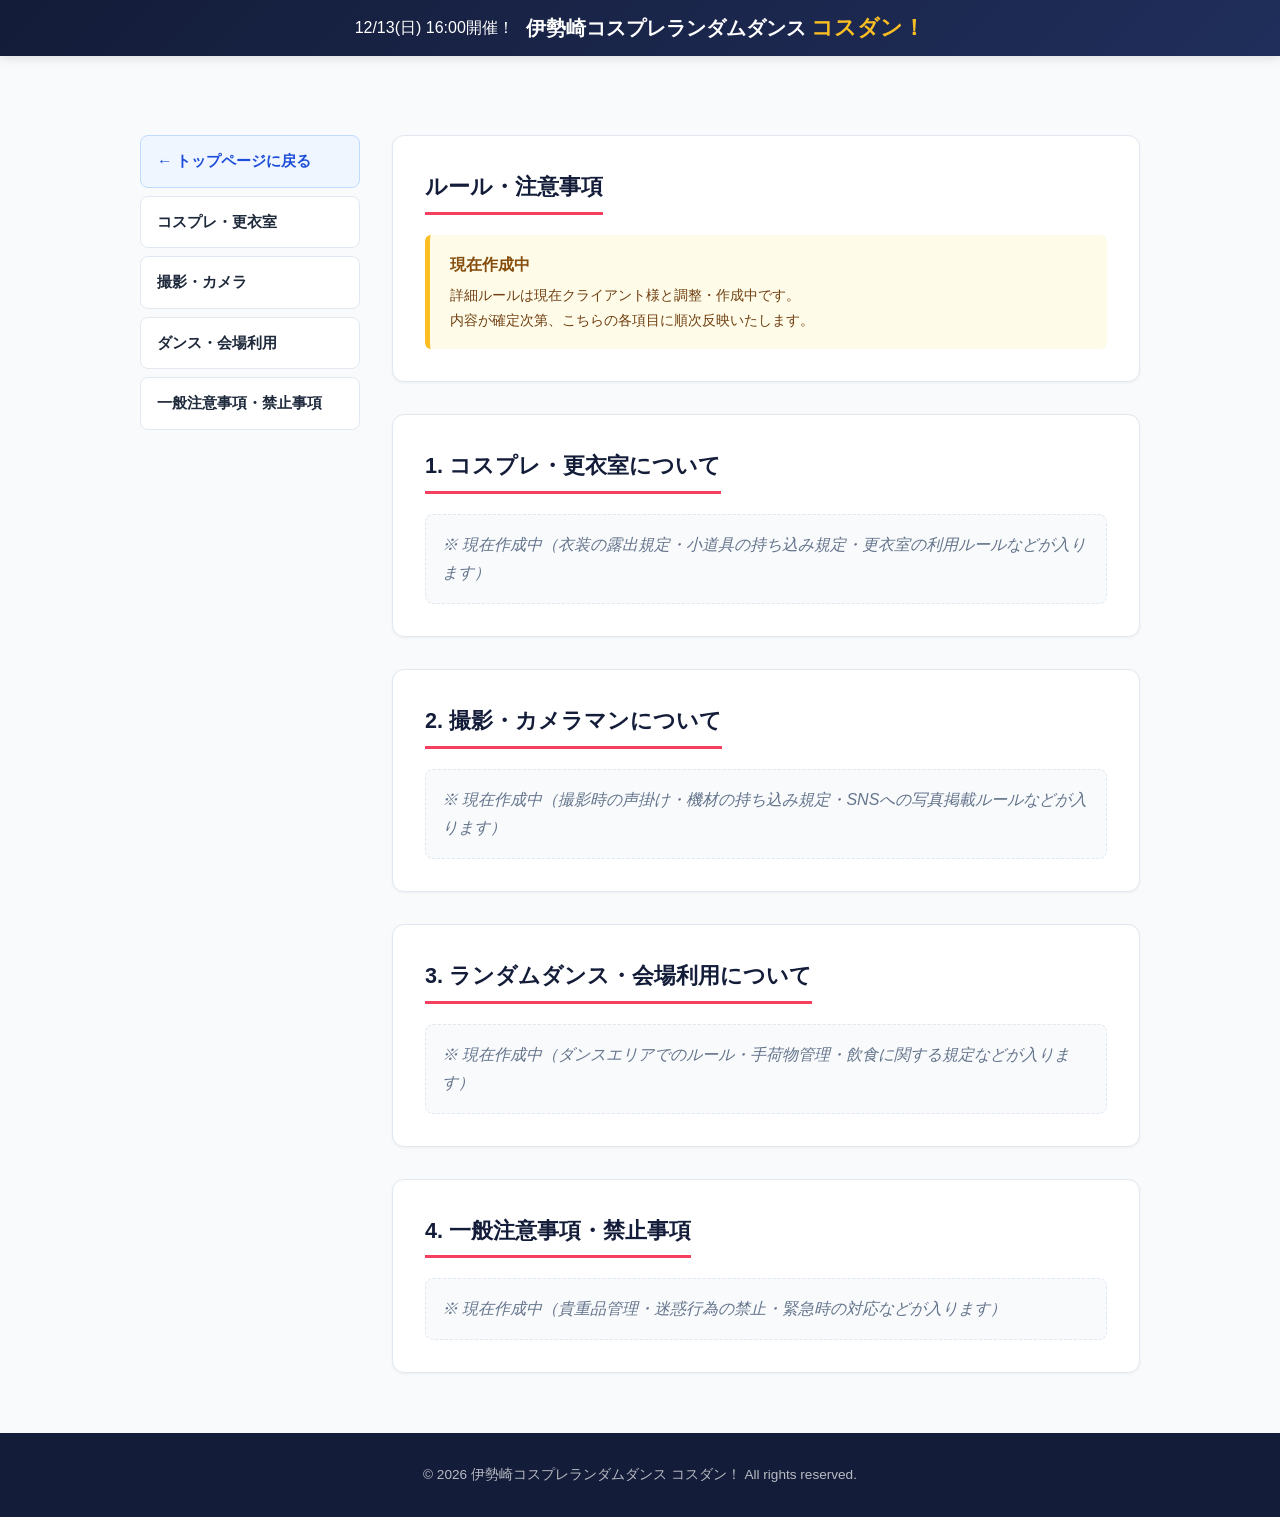
==== rules.html @ 7764b0ca "initial commit" ====
<!DOCTYPE html>
<html lang="ja">

<head>
  <meta charset="UTF-8">
  <meta name="viewport" content="width=device-width, initial-scale=1.0">
  <title>ルール・注意事項 ｜ 伊勢崎コスプレランダムダンス コスダン！</title>
  <meta name="description" content="伊勢崎コスプレランダムダンス「コスダン！」の参加ルール・注意事項ページです。">
  <link rel="stylesheet" href="css/style.css">
</head>

<body>
  <header>
    <div class="header-inner">
      <span class="badge-accent">12/13(日) 16:00開催！</span>
      <h1>伊勢崎コスプレランダムダンス <span class="title-highlight">コスダン！</span></h1>
    </div>
  </header>

  <div class="layout-container">
    <aside class="sidebar">
      <nav class="side-nav">
        <ul>
          <li><a href="index.html" class="nav-back">&larr; トップページに戻る</a></li>
          <li><a href="#cosplay">コスプレ・更衣室</a></li>
          <li><a href="#camera">撮影・カメラ</a></li>
          <li><a href="#dance">ダンス・会場利用</a></li>
          <li><a href="#general">一般注意事項・禁止事項</a></li>
        </ul>
      </nav>
    </aside>

    <main>
      <section>
        <h2>ルール・注意事項</h2>
        <div class="notice-box">
          <p class="notice-title">現在作成中</p>
          <p class="notice-desc">
            詳細ルールは現在クライアント様と調整・作成中です。<br>
            内容が確定次第、こちらの各項目に順次反映いたします。
          </p>
        </div>
      </section>

      <!-- 1. コスプレ・更衣室ルール枠 -->
      <section id="cosplay">
        <h2>1. コスプレ・更衣室について</h2>
        <p class="rule-placeholder">※ 現在作成中（衣装の露出規定・小道具の持ち込み規定・更衣室の利用ルールなどが入ります）</p>
      </section>

      <!-- 2. 撮影・カメラマンルール枠 -->
      <section id="camera">
        <h2>2. 撮影・カメラマンについて</h2>
        <p class="rule-placeholder">※ 現在作成中（撮影時の声掛け・機材の持ち込み規定・SNSへの写真掲載ルールなどが入ります）</p>
      </section>

      <!-- 3. ダンス・会場利用ルール枠 -->
      <section id="dance">
        <h2>3. ランダムダンス・会場利用について</h2>
        <p class="rule-placeholder">※ 現在作成中（ダンスエリアでのルール・手荷物管理・飲食に関する規定などが入ります）</p>
      </section>

      <!-- 4. 一般注意事項・禁止事項枠 -->
      <section id="general">
        <h2>4. 一般注意事項・禁止事項</h2>
        <p class="rule-placeholder">※ 現在作成中（貴重品管理・迷惑行為の禁止・緊急時の対応などが入ります）</p>
      </section>
    </main>
  </div>

  <footer>
    <p>&copy; 2026 伊勢崎コスプレランダムダンス コスダン！ All rights reserved.</p>
  </footer>
</body>

</html>
---- css/style.css ----
@charset "UTF-8";

/* --- カラー & 基本変数 --- */
:root {
  --navy: #131c38;
  --pink: #f43f5e;
  --pink-hover: #e11d48;
  --yellow: #fbbf24;
  --text: #1e293b;
  --muted: #64748b;
  --bg: #f8fafc;
  --card: #ffffff;
  --border: #e2e8f0;
}

/* --- ベースリセット --- */
*, *::before, *::after { box-sizing: border-box; margin: 0; padding: 0; }
html { scroll-behavior: smooth; scroll-padding-top: 80px; }
body {
  font-family: -apple-system, BlinkMacSystemFont, "Segoe UI", Roboto, "Hiragino Sans", sans-serif;
  color: var(--text);
  background: var(--bg);
  line-height: 1.75;
  padding-top: 95px;
}

/* --- 固定ヘッダー（シンプル固定） --- */
header {
  position: fixed;
  top: 0; left: 0; width: 100%;
  z-index: 1000;
  background: linear-gradient(135deg, var(--navy), #202e5b);
  color: #fff;
  text-align: center;
  padding: 14px 20px;
  box-shadow: 0 2px 10px rgba(0, 0, 0, 0.12);
}
.header-inner {
  display: flex;
  justify-content: center;
  align-items: center;
  gap: 12px;
}
header h1 {
  font-size: 1.25rem;
  font-weight: 800;
  line-height: 1.3;
}
.title-highlight {
  color: var(--yellow);
  font-size: 1.35rem;
}

/* --- レイアウト（2カラム） --- */
.layout-container {
  max-width: 1040px;
  margin: 40px auto;
  padding: 0 20px;
  display: flex;
  gap: 32px;
  align-items: flex-start;
}
.sidebar { width: 220px; flex-shrink: 0; position: sticky; top: 85px; }
.side-nav ul { list-style: none; display: flex; flex-direction: column; gap: 8px; }
.side-nav a {
  display: block;
  padding: 12px 16px;
  color: var(--text);
  text-decoration: none;
  font-weight: bold;
  font-size: 0.95rem;
  background: var(--card);
  border: 1px solid var(--border);
  border-radius: 8px;
  transition: all 0.2s ease;
}
.side-nav a:hover { background: var(--navy); color: #fff; border-color: var(--navy); transform: translateX(4px); }
.side-nav a.nav-cta { background: #fff1f2; border-color: #fecdd3; color: var(--pink-hover); }
.side-nav a.nav-cta:hover { background: var(--pink); color: #fff; }
.side-nav a.nav-back { background: #eff6ff; border-color: #bfdbfe; color: #1d4ed8; }
.side-nav a.nav-back:hover { background: #2563eb; border-color: #2563eb; color: #fff; }

/* --- メインコンテンツ --- */
main { flex: 1; min-width: 0; display: flex; flex-direction: column; gap: 32px; }
section {
  background: var(--card);
  padding: 32px;
  border-radius: 12px;
  border: 1px solid var(--border);
  box-shadow: 0 1px 3px rgba(0, 0, 0, 0.05);
}
section h2 {
  font-size: 1.35rem;
  color: var(--navy);
  margin-bottom: 20px;
  padding-bottom: 6px;
  border-bottom: 3px solid var(--pink);
  display: inline-block;
}

/* 日時・場所 */
.info-list { display: flex; flex-direction: column; gap: 12px; margin-bottom: 20px; }
.info-item {
  display: flex;
  align-items: baseline;
  gap: 14px;
  padding: 12px 16px;
  background: var(--bg);
  border-left: 4px solid var(--navy);
  border-radius: 6px;
}
.info-label {
  font-size: 0.85rem;
  font-weight: bold;
  background: #e2e8f0;
  padding: 2px 8px;
  border-radius: 4px;
  white-space: nowrap;
}

/* Googleマップ */
.map-container { width: 100%; border-radius: 10px; overflow: hidden; border: 1px solid var(--border); }
.map-container iframe { width: 100%; aspect-ratio: 16 / 9; min-height: 280px; display: block; }

/* 参加料カード */
.fee-grid { display: grid; grid-template-columns: repeat(auto-fit, minmax(220px, 1fr)); gap: 16px; margin-bottom: 14px; }
.fee-card { background: #fff5f6; border: 1.5px solid #fecdd3; border-radius: 12px; padding: 22px 20px; text-align: center; }
.fee-title { font-weight: bold; color: var(--navy); font-size: 1.1rem; }
.fee-price { font-size: 2.2rem; font-weight: 800; color: var(--pink); margin: 6px 0; }
.fee-price span { font-size: 0.95rem; font-weight: normal; margin-left: 2px; }
.fee-desc { font-size: 0.85rem; color: var(--muted); }

/* 駐車場（小さめの別枠） */
.fee-parking {
  display: flex;
  align-items: center;
  justify-content: space-between;
  background: var(--bg);
  border: 1px solid var(--border);
  border-radius: 8px;
  padding: 12px 18px;
}
.parking-info { display: flex; align-items: baseline; gap: 10px; }
.parking-label { font-weight: bold; font-size: 0.9rem; color: var(--navy); }
.parking-desc { font-size: 0.8rem; color: var(--muted); }
.parking-price { font-weight: 800; font-size: 1.25rem; color: var(--text); }
.parking-price span { font-size: 0.85rem; font-weight: normal; margin-left: 2px; }

/* スケジュール */
.schedule-timeline { list-style: none; display: flex; flex-direction: column; gap: 10px; }
.schedule-timeline li {
  display: flex;
  gap: 16px;
  padding: 12px 16px;
  background: var(--bg);
  border-left: 4px solid var(--navy);
  border-radius: 0 6px 6px 0;
}
.schedule-timeline .time { font-weight: 800; color: var(--pink); min-width: 50px; }

/* ルール告知 & 枠 */
.notice-box { background: #fefce8; border-left: 5px solid var(--yellow); border-radius: 6px; padding: 16px 20px; }
.notice-title { font-weight: bold; color: #854d0e; margin-bottom: 4px; }
.notice-desc { font-size: 0.9rem; color: #713f12; }
.rules-link-wrap { margin-top: 18px; }
.btn-sub {
  display: inline-block;
  padding: 10px 22px;
  background: var(--bg);
  border: 1.5px solid var(--border);
  color: var(--navy);
  text-decoration: none;
  font-weight: bold;
  font-size: 0.95rem;
  border-radius: 8px;
  transition: all 0.2s ease;
}
.btn-sub:hover {
  background: var(--navy);
  color: #fff;
  border-color: var(--navy);
}
.rule-placeholder {
  color: var(--muted);
  font-style: italic;
  background: var(--bg);
  padding: 16px;
  border-radius: 8px;
  border: 1px dashed var(--border);
}

/* 参加登録 (CTA) */
#registration { text-align: center; background: linear-gradient(135deg, #fff, #fff5f6); border: 2px solid #fecdd3; }
.btn-register {
  display: inline-block;
  margin-top: 16px;
  background: var(--pink);
  color: #fff;
  text-decoration: none;
  font-weight: bold;
  font-size: 1rem;
  padding: 14px 36px;
  border-radius: 9999px;
  box-shadow: 0 4px 12px rgba(244, 63, 94, 0.35);
  transition: all 0.2s ease;
}
.btn-register:hover { background: var(--pink-hover); transform: translateY(-2px); }

/* フッター */
footer {
  text-align: center;
  padding: 30px 20px;
  background: var(--navy);
  color: rgba(255, 255, 255, 0.7);
  font-size: 0.85rem;
  margin-top: 60px;
}

/* --- レスポンシブ（スマホ・タブレット） --- */
@media (max-width: 768px) {
  body { padding-top: 85px; }
  header { padding: 12px 14px; }
  header h1 { font-size: 1.05rem; line-height: 1.3; }
  .title-highlight { font-size: 1.15rem; }

  .layout-container { flex-direction: column; margin: 12px auto; gap: 16px; }
  .sidebar { width: 100%; position: static; }
  .side-nav ul { flex-direction: row; flex-wrap: wrap; gap: 6px; }
  .side-nav li { flex: 1 1 calc(50% - 4px); min-width: 120px; }
  .side-nav a { text-align: center; padding: 10px 8px; font-size: 0.85rem; }
  .side-nav a:hover { transform: none; }

  section { padding: 20px 16px; }
  .fee-parking { flex-direction: column; align-items: flex-start; gap: 4px; }
  .info-item { flex-direction: column; gap: 4px; }
  .btn-register { display: block; width: 100%; }
}
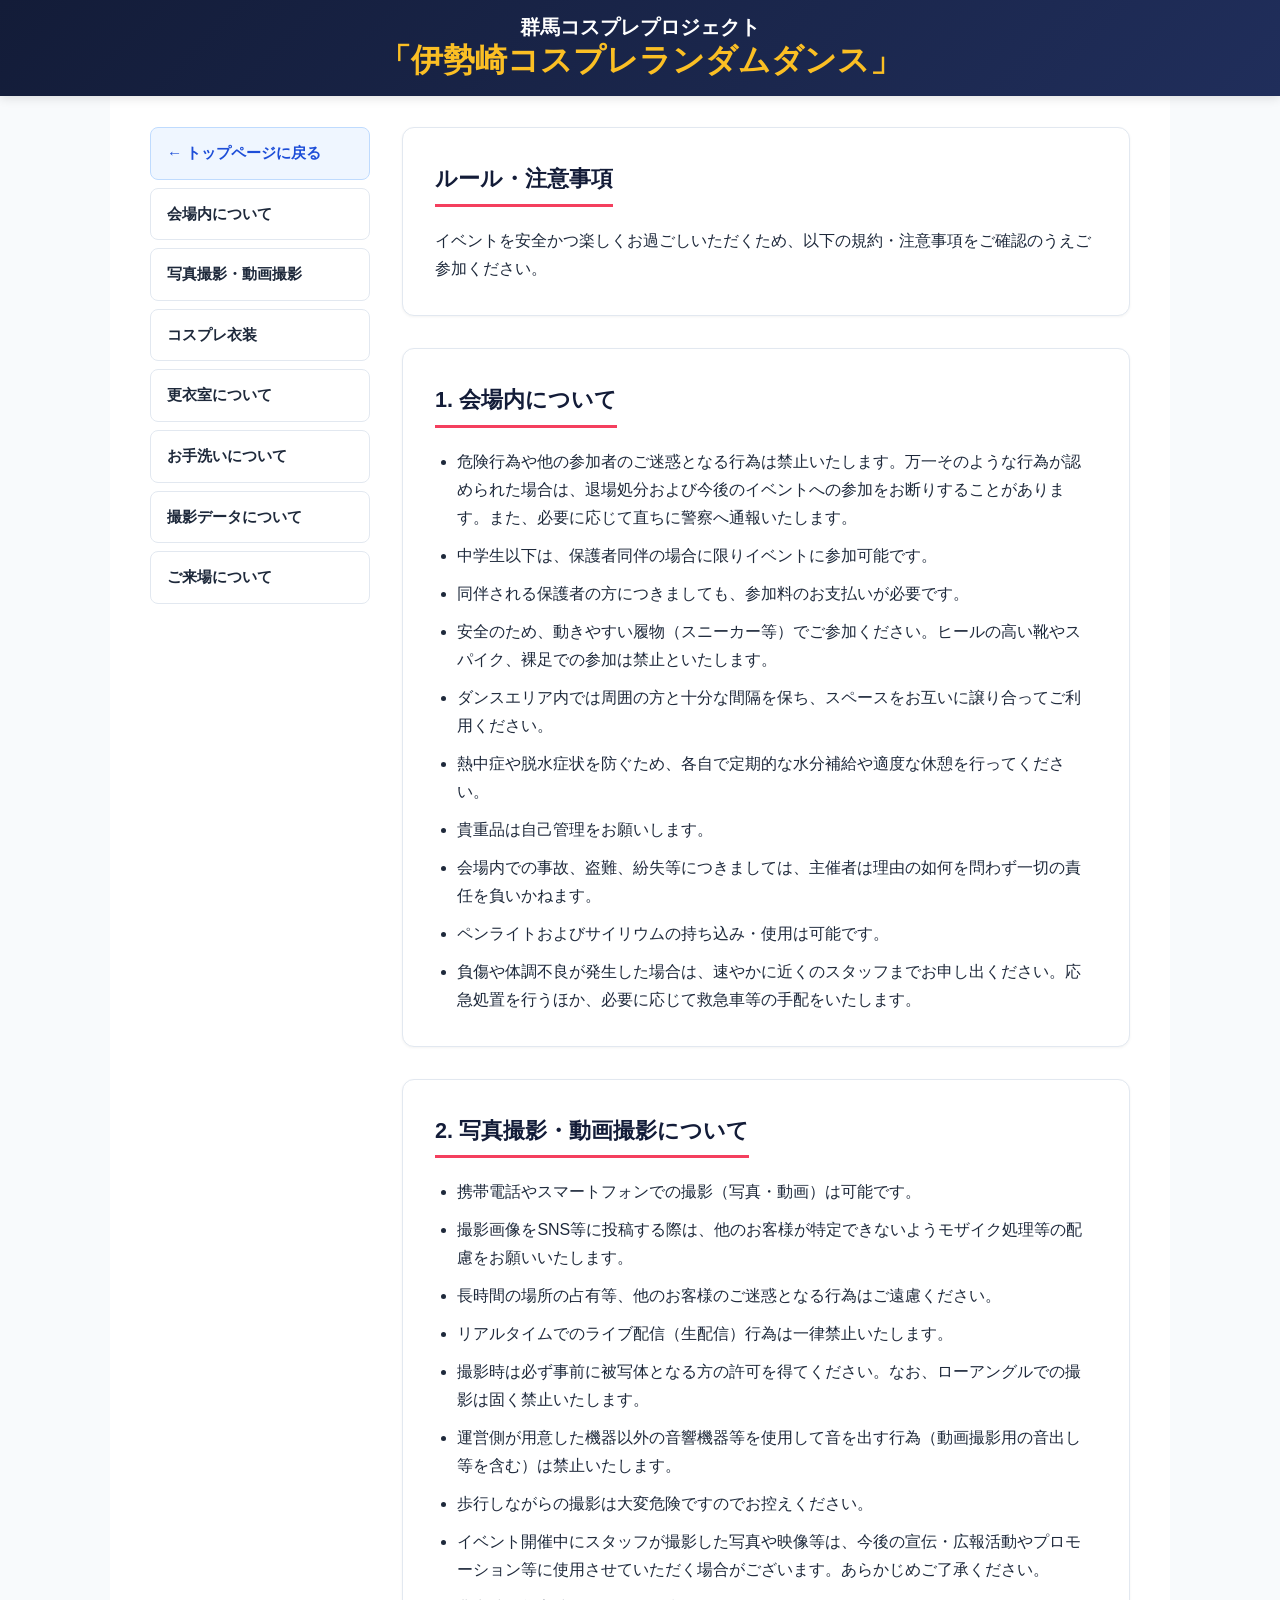
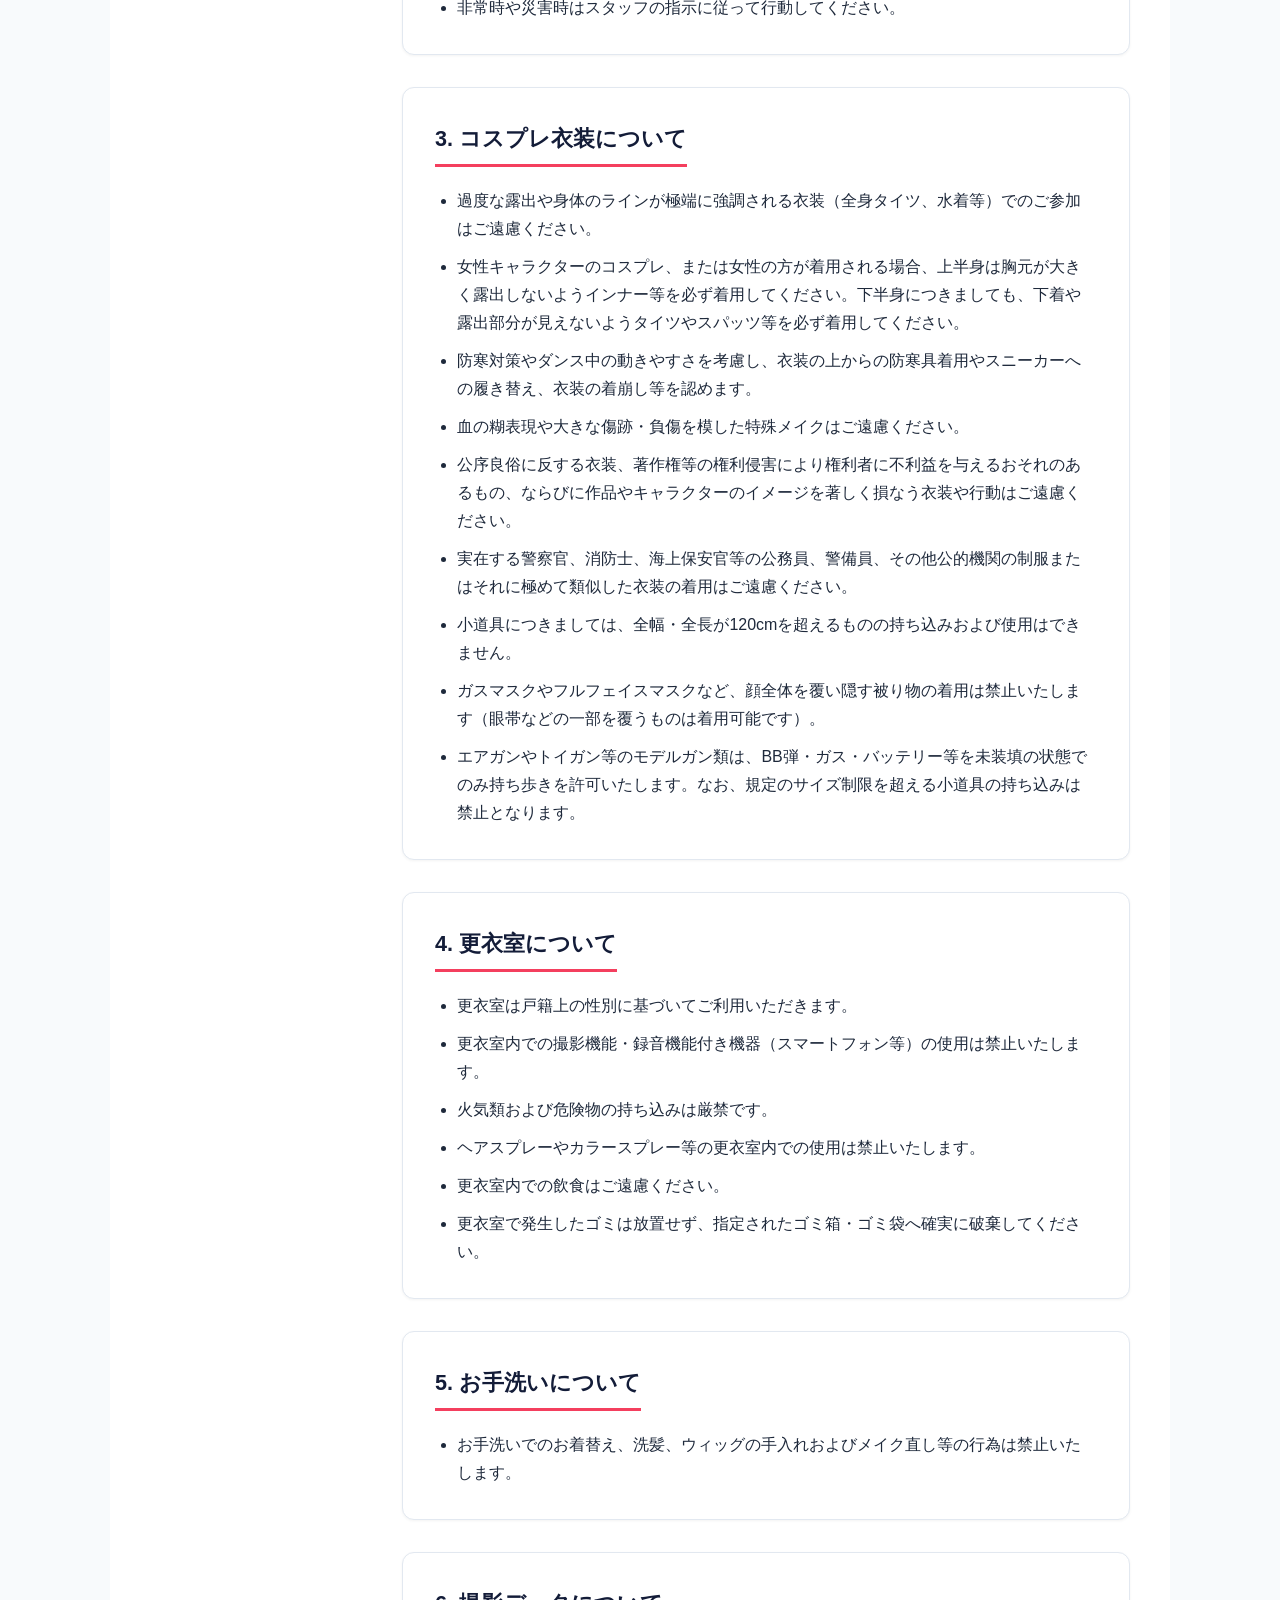
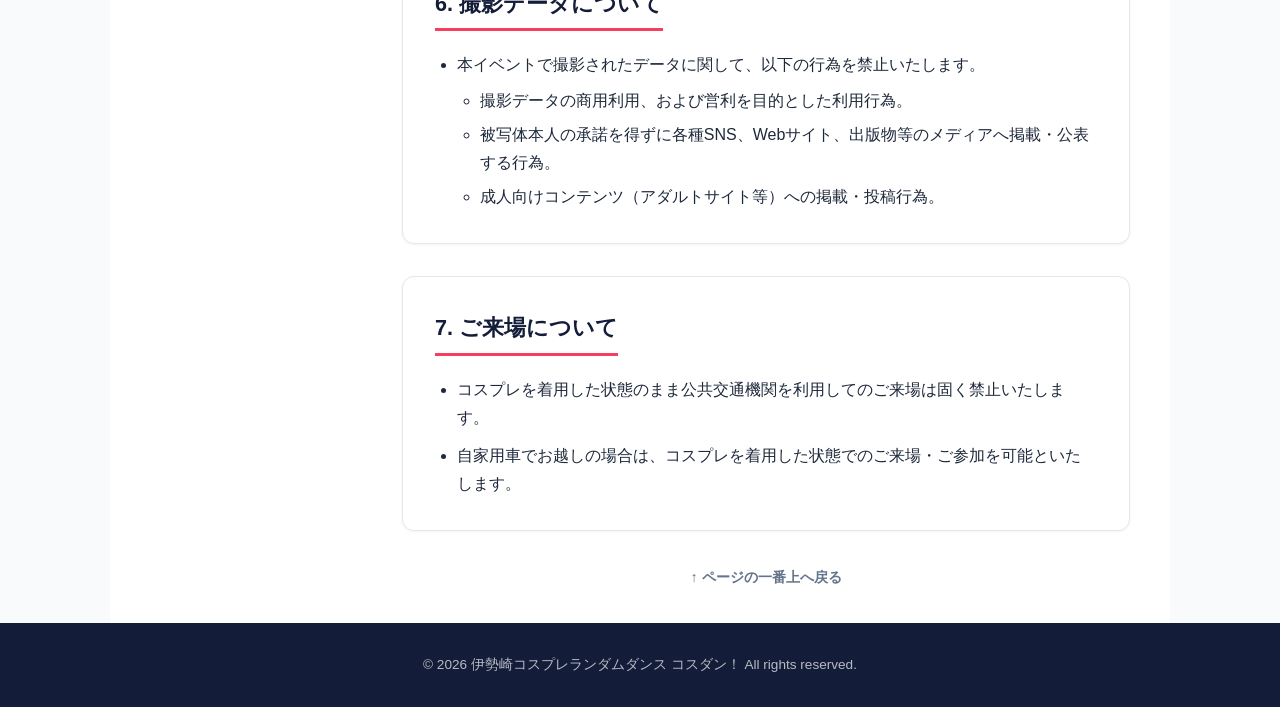
==== commit bd8108a6: "イベント規約、料金訂正" ====
--- a/rules.html
+++ b/rules.html
@@ -4,17 +4,16 @@
 <head>
   <meta charset="UTF-8">
   <meta name="viewport" content="width=device-width, initial-scale=1.0">
-  <title>ルール・注意事項 ｜ 伊勢崎コスプレランダムダンス コスダン！</title>
-  <meta name="description" content="伊勢崎コスプレランダムダンス「コスダン！」の参加ルール・注意事項ページです。">
+  <title>ルール・注意事項 ｜ 伊勢崎コスプレランダムダンス</title>
+  <meta name="description" content="伊勢崎コスプレランダムダンスの参加ルール・注意事項ページです。">
   <link rel="stylesheet" href="css/style.css">
 </head>
 
 <body>
   <header>
-    <div class="header-inner">
-      <span class="badge-accent">12/13(日) 16:00開催！</span>
-      <h1>伊勢崎コスプレランダムダンス <span class="title-highlight">コスダン！</span></h1>
-    </div>
+    <a href="#" class="header-link" aria-label="ページの一番上へ戻る">
+      <h1>群馬コスプレプロジェクト<br> <span class="title-highlight">「伊勢崎コスプレランダムダンス」</span></h1>
+    </a>
   </header>
 
   <div class="layout-container">
@@ -22,10 +21,13 @@
       <nav class="side-nav">
         <ul>
           <li><a href="index.html" class="nav-back">&larr; トップページに戻る</a></li>
-          <li><a href="#cosplay">コスプレ・更衣室</a></li>
-          <li><a href="#camera">撮影・カメラ</a></li>
-          <li><a href="#dance">ダンス・会場利用</a></li>
-          <li><a href="#general">一般注意事項・禁止事項</a></li>
+          <li><a href="#venue">会場内について</a></li>
+          <li><a href="#photography">写真撮影・動画撮影</a></li>
+          <li><a href="#cosplay">コスプレ衣装</a></li>
+          <li><a href="#changing-room">更衣室について</a></li>
+          <li><a href="#restroom">お手洗いについて</a></li>
+          <li><a href="#photo-data">撮影データについて</a></li>
+          <li><a href="#arrival">ご来場について</a></li>
         </ul>
       </nav>
     </aside>
@@ -33,38 +35,104 @@
     <main>
       <section>
         <h2>ルール・注意事項</h2>
-        <div class="notice-box">
-          <p class="notice-title">現在作成中</p>
-          <p class="notice-desc">
-            詳細ルールは現在クライアント様と調整・作成中です。<br>
-            内容が確定次第、こちらの各項目に順次反映いたします。
-          </p>
-        </div>
+        <p>イベントを安全かつ楽しくお過ごしいただくため、以下の規約・注意事項をご確認のうえご参加ください。</p>
       </section>
 
-      <!-- 1. コスプレ・更衣室ルール枠 -->
-      <section id="cosplay">
-        <h2>1. コスプレ・更衣室について</h2>
-        <p class="rule-placeholder">※ 現在作成中（衣装の露出規定・小道具の持ち込み規定・更衣室の利用ルールなどが入ります）</p>
+      <!-- 1. 会場内について -->
+      <section id="venue">
+        <h2>1. 会場内について</h2>
+        <ul class="rules-list">
+          <li>危険行為や他の参加者のご迷惑となる行為は禁止いたします。万一そのような行為が認められた場合は、退場処分および今後のイベントへの参加をお断りすることがあります。また、必要に応じて直ちに警察へ通報いたします。</li>
+          <li>中学生以下は、保護者同伴の場合に限りイベントに参加可能です。</li>
+          <li>同伴される保護者の方につきましても、参加料のお支払いが必要です。</li>
+          <li>安全のため、動きやすい履物（スニーカー等）でご参加ください。ヒールの高い靴やスパイク、裸足での参加は禁止といたします。</li>
+          <li>ダンスエリア内では周囲の方と十分な間隔を保ち、スペースをお互いに譲り合ってご利用ください。</li>
+          <li>熱中症や脱水症状を防ぐため、各自で定期的な水分補給や適度な休憩を行ってください。</li>
+          <li>貴重品は自己管理をお願いします。</li>
+          <li>会場内での事故、盗難、紛失等につきましては、主催者は理由の如何を問わず一切の責任を負いかねます。</li>
+          <li>ペンライトおよびサイリウムの持ち込み・使用は可能です。</li>
+          <li>負傷や体調不良が発生した場合は、速やかに近くのスタッフまでお申し出ください。応急処置を行うほか、必要に応じて救急車等の手配をいたします。</li>
+        </ul>
       </section>
 
-      <!-- 2. 撮影・カメラマンルール枠 -->
-      <section id="camera">
-        <h2>2. 撮影・カメラマンについて</h2>
-        <p class="rule-placeholder">※ 現在作成中（撮影時の声掛け・機材の持ち込み規定・SNSへの写真掲載ルールなどが入ります）</p>
+      <!-- 2. 写真撮影・動画撮影について -->
+      <section id="photography">
+        <h2>2. 写真撮影・動画撮影について</h2>
+        <ul class="rules-list">
+          <li>携帯電話やスマートフォンでの撮影（写真・動画）は可能です。</li>
+          <li>撮影画像をSNS等に投稿する際は、他のお客様が特定できないようモザイク処理等の配慮をお願いいたします。</li>
+          <li>長時間の場所の占有等、他のお客様のご迷惑となる行為はご遠慮ください。</li>
+          <li>リアルタイムでのライブ配信（生配信）行為は一律禁止いたします。</li>
+          <li>撮影時は必ず事前に被写体となる方の許可を得てください。なお、ローアングルでの撮影は固く禁止いたします。</li>
+          <li>運営側が用意した機器以外の音響機器等を使用して音を出す行為（動画撮影用の音出し等を含む）は禁止いたします。</li>
+          <li>歩行しながらの撮影は大変危険ですのでお控えください。</li>
+          <li>イベント開催中にスタッフが撮影した写真や映像等は、今後の宣伝・広報活動やプロモーション等に使用させていただく場合がございます。あらかじめご了承ください。</li>
+          <li>非常時や災害時はスタッフの指示に従って行動してください。</li>
+        </ul>
       </section>
 
-      <!-- 3. ダンス・会場利用ルール枠 -->
-      <section id="dance">
-        <h2>3. ランダムダンス・会場利用について</h2>
-        <p class="rule-placeholder">※ 現在作成中（ダンスエリアでのルール・手荷物管理・飲食に関する規定などが入ります）</p>
+      <!-- 3. コスプレ衣装について -->
+      <section id="cosplay">
+        <h2>3. コスプレ衣装について</h2>
+        <ul class="rules-list">
+          <li>過度な露出や身体のラインが極端に強調される衣装（全身タイツ、水着等）でのご参加はご遠慮ください。</li>
+          <li>女性キャラクターのコスプレ、または女性の方が着用される場合、上半身は胸元が大きく露出しないようインナー等を必ず着用してください。下半身につきましても、下着や露出部分が見えないようタイツやスパッツ等を必ず着用してください。</li>
+          <li>防寒対策やダンス中の動きやすさを考慮し、衣装の上からの防寒具着用やスニーカーへの履き替え、衣装の着崩し等を認めます。</li>
+          <li>血の糊表現や大きな傷跡・負傷を模した特殊メイクはご遠慮ください。</li>
+          <li>公序良俗に反する衣装、著作権等の権利侵害により権利者に不利益を与えるおそれのあるもの、ならびに作品やキャラクターのイメージを著しく損なう衣装や行動はご遠慮ください。</li>
+          <li>実在する警察官、消防士、海上保安官等の公務員、警備員、その他公的機関の制服またはそれに極めて類似した衣装の着用はご遠慮ください。</li>
+          <li>小道具につきましては、全幅・全長が120cmを超えるものの持ち込みおよび使用はできません。</li>
+          <li>ガスマスクやフルフェイスマスクなど、顔全体を覆い隠す被り物の着用は禁止いたします（眼帯などの一部を覆うものは着用可能です）。</li>
+          <li>エアガンやトイガン等のモデルガン類は、BB弾・ガス・バッテリー等を未装填の状態でのみ持ち歩きを許可いたします。なお、規定のサイズ制限を超える小道具の持ち込みは禁止となります。</li>
+        </ul>
       </section>
 
-      <!-- 4. 一般注意事項・禁止事項枠 -->
-      <section id="general">
-        <h2>4. 一般注意事項・禁止事項</h2>
-        <p class="rule-placeholder">※ 現在作成中（貴重品管理・迷惑行為の禁止・緊急時の対応などが入ります）</p>
+      <!-- 4. 更衣室について -->
+      <section id="changing-room">
+        <h2>4. 更衣室について</h2>
+        <ul class="rules-list">
+          <li>更衣室は戸籍上の性別に基づいてご利用いただきます。</li>
+          <li>更衣室内での撮影機能・録音機能付き機器（スマートフォン等）の使用は禁止いたします。</li>
+          <li>火気類および危険物の持ち込みは厳禁です。</li>
+          <li>ヘアスプレーやカラースプレー等の更衣室内での使用は禁止いたします。</li>
+          <li>更衣室内での飲食はご遠慮ください。</li>
+          <li>更衣室で発生したゴミは放置せず、指定されたゴミ箱・ゴミ袋へ確実に破棄してください。</li>
+        </ul>
       </section>
+
+      <!-- 5. お手洗いについて -->
+      <section id="restroom">
+        <h2>5. お手洗いについて</h2>
+        <ul class="rules-list">
+          <li>お手洗いでのお着替え、洗髪、ウィッグの手入れおよびメイク直し等の行為は禁止いたします。</li>
+        </ul>
+      </section>
+
+      <!-- 6. 撮影データについて -->
+      <section id="photo-data">
+        <h2>6. 撮影データについて</h2>
+        <ul class="rules-list">
+          <li>
+            本イベントで撮影されたデータに関して、以下の行為を禁止いたします。
+            <ul class="rules-sublist">
+              <li>撮影データの商用利用、および営利を目的とした利用行為。</li>
+              <li>被写体本人の承諾を得ずに各種SNS、Webサイト、出版物等のメディアへ掲載・公表する行為。</li>
+              <li>成人向けコンテンツ（アダルトサイト等）への掲載・投稿行為。</li>
+            </ul>
+          </li>
+        </ul>
+      </section>
+
+      <!-- 7. ご来場について -->
+      <section id="arrival">
+        <h2>7. ご来場について</h2>
+        <ul class="rules-list">
+          <li>コスプレを着用した状態のまま公共交通機関を利用してのご来場は固く禁止いたします。</li>
+          <li>自家用車でお越しの場合は、コスプレを着用した状態でのご来場・ご参加を可能といたします。</li>
+        </ul>
+      </section>
+
+      <p class="back-to-top"><a href="#">&uarr; ページの一番上へ戻る</a></p>
     </main>
   </div>
 
--- a/css/style.css
+++ b/css/style.css
@@ -35,11 +35,10 @@
   padding: 14px 20px;
   box-shadow: 0 2px 10px rgba(0, 0, 0, 0.12);
 }
-.header-inner {
-  display: flex;
-  justify-content: center;
-  align-items: center;
-  gap: 12px;
+.header-link {
+  display: block;
+  color: inherit;
+  text-decoration: none;
 }
 header h1 {
   font-size: 1.25rem;
@@ -48,19 +47,20 @@
 }
 .title-highlight {
   color: var(--yellow);
-  font-size: 1.35rem;
+  font-size: 2rem;
 }
 
 /* --- レイアウト（2カラム） --- */
 .layout-container {
-  max-width: 1040px;
-  margin: 40px auto;
-  padding: 0 20px;
+  max-width: 1060px;
+  margin: 0px auto;
+  padding: 32px 40px;
+  background: var(--card);
   display: flex;
   gap: 32px;
   align-items: flex-start;
 }
-.sidebar { width: 220px; flex-shrink: 0; position: sticky; top: 85px; }
+.sidebar { width: 220px; flex-shrink: 0; position: sticky; top: 127px; }
 .side-nav ul { list-style: none; display: flex; flex-direction: column; gap: 8px; }
 .side-nav a {
   display: block;
@@ -74,11 +74,12 @@
   border-radius: 8px;
   transition: all 0.2s ease;
 }
-.side-nav a:hover { background: var(--navy); color: #fff; border-color: var(--navy); transform: translateX(4px); }
+.side-nav a:hover { background: var(--navy); color: #fff; border-color: var(--navy); }
 .side-nav a.nav-cta { background: #fff1f2; border-color: #fecdd3; color: var(--pink-hover); }
 .side-nav a.nav-cta:hover { background: var(--pink); color: #fff; }
 .side-nav a.nav-back { background: #eff6ff; border-color: #bfdbfe; color: #1d4ed8; }
 .side-nav a.nav-back:hover { background: #2563eb; border-color: #2563eb; color: #fff; }
+.side-nav li.nav-org { margin-top: 8px; }
 
 /* --- メインコンテンツ --- */
 main { flex: 1; min-width: 0; display: flex; flex-direction: column; gap: 32px; }
@@ -128,7 +129,6 @@
 .fee-title { font-weight: bold; color: var(--navy); font-size: 1.1rem; }
 .fee-price { font-size: 2.2rem; font-weight: 800; color: var(--pink); margin: 6px 0; }
 .fee-price span { font-size: 0.95rem; font-weight: normal; margin-left: 2px; }
-.fee-desc { font-size: 0.85rem; color: var(--muted); }
 
 /* 駐車場（小さめの別枠） */
 .fee-parking {
@@ -140,9 +140,7 @@
   border-radius: 8px;
   padding: 12px 18px;
 }
-.parking-info { display: flex; align-items: baseline; gap: 10px; }
 .parking-label { font-weight: bold; font-size: 0.9rem; color: var(--navy); }
-.parking-desc { font-size: 0.8rem; color: var(--muted); }
 .parking-price { font-weight: 800; font-size: 1.25rem; color: var(--text); }
 .parking-price span { font-size: 0.85rem; font-weight: normal; margin-left: 2px; }
 
@@ -188,6 +186,23 @@
   border-radius: 8px;
   border: 1px dashed var(--border);
 }
+.rules-list {
+  padding-left: 1.4em;
+  display: flex;
+  flex-direction: column;
+  gap: 10px;
+}
+.rules-list li {
+  line-height: 1.75;
+}
+.rules-sublist {
+  margin-top: 8px;
+  padding-left: 1.4em;
+  list-style-type: circle;
+  display: flex;
+  flex-direction: column;
+  gap: 6px;
+}
 
 /* 参加登録 (CTA) */
 #registration { text-align: center; background: linear-gradient(135deg, #fff, #fff5f6); border: 2px solid #fecdd3; }
@@ -205,6 +220,17 @@
   transition: all 0.2s ease;
 }
 .btn-register:hover { background: var(--pink-hover); transform: translateY(-2px); }
+
+/* ページ上部へ戻る */
+.back-to-top { text-align: center; }
+.back-to-top a {
+  color: var(--muted);
+  text-decoration: none;
+  font-size: 0.9rem;
+  font-weight: bold;
+  transition: color 0.2s ease;
+}
+.back-to-top a:hover { color: var(--navy); text-decoration: underline; }
 
 /* フッター */
 footer {
@@ -213,8 +239,17 @@
   background: var(--navy);
   color: rgba(255, 255, 255, 0.7);
   font-size: 0.85rem;
-  margin-top: 60px;
-}
+  margin-top: 0;
+}
+.footer-links { margin-bottom: 8px; }
+.footer-links a {
+  color: #fff;
+  text-decoration: none;
+  border-bottom: 1px solid rgba(255, 255, 255, 0.4);
+  padding-bottom: 2px;
+  transition: opacity 0.2s ease;
+}
+.footer-links a:hover { opacity: 0.8; }
 
 /* --- レスポンシブ（スマホ・タブレット） --- */
 @media (max-width: 768px) {
@@ -223,12 +258,12 @@
   header h1 { font-size: 1.05rem; line-height: 1.3; }
   .title-highlight { font-size: 1.15rem; }
 
-  .layout-container { flex-direction: column; margin: 12px auto; gap: 16px; }
+  .layout-container { flex-direction: column; margin: 0 auto; padding: 16px; gap: 16px; }
   .sidebar { width: 100%; position: static; }
   .side-nav ul { flex-direction: row; flex-wrap: wrap; gap: 6px; }
   .side-nav li { flex: 1 1 calc(50% - 4px); min-width: 120px; }
+  .side-nav li.nav-org { flex: 1 1 100%; margin-top: 4px; }
   .side-nav a { text-align: center; padding: 10px 8px; font-size: 0.85rem; }
-  .side-nav a:hover { transform: none; }
 
   section { padding: 20px 16px; }
   .fee-parking { flex-direction: column; align-items: flex-start; gap: 4px; }
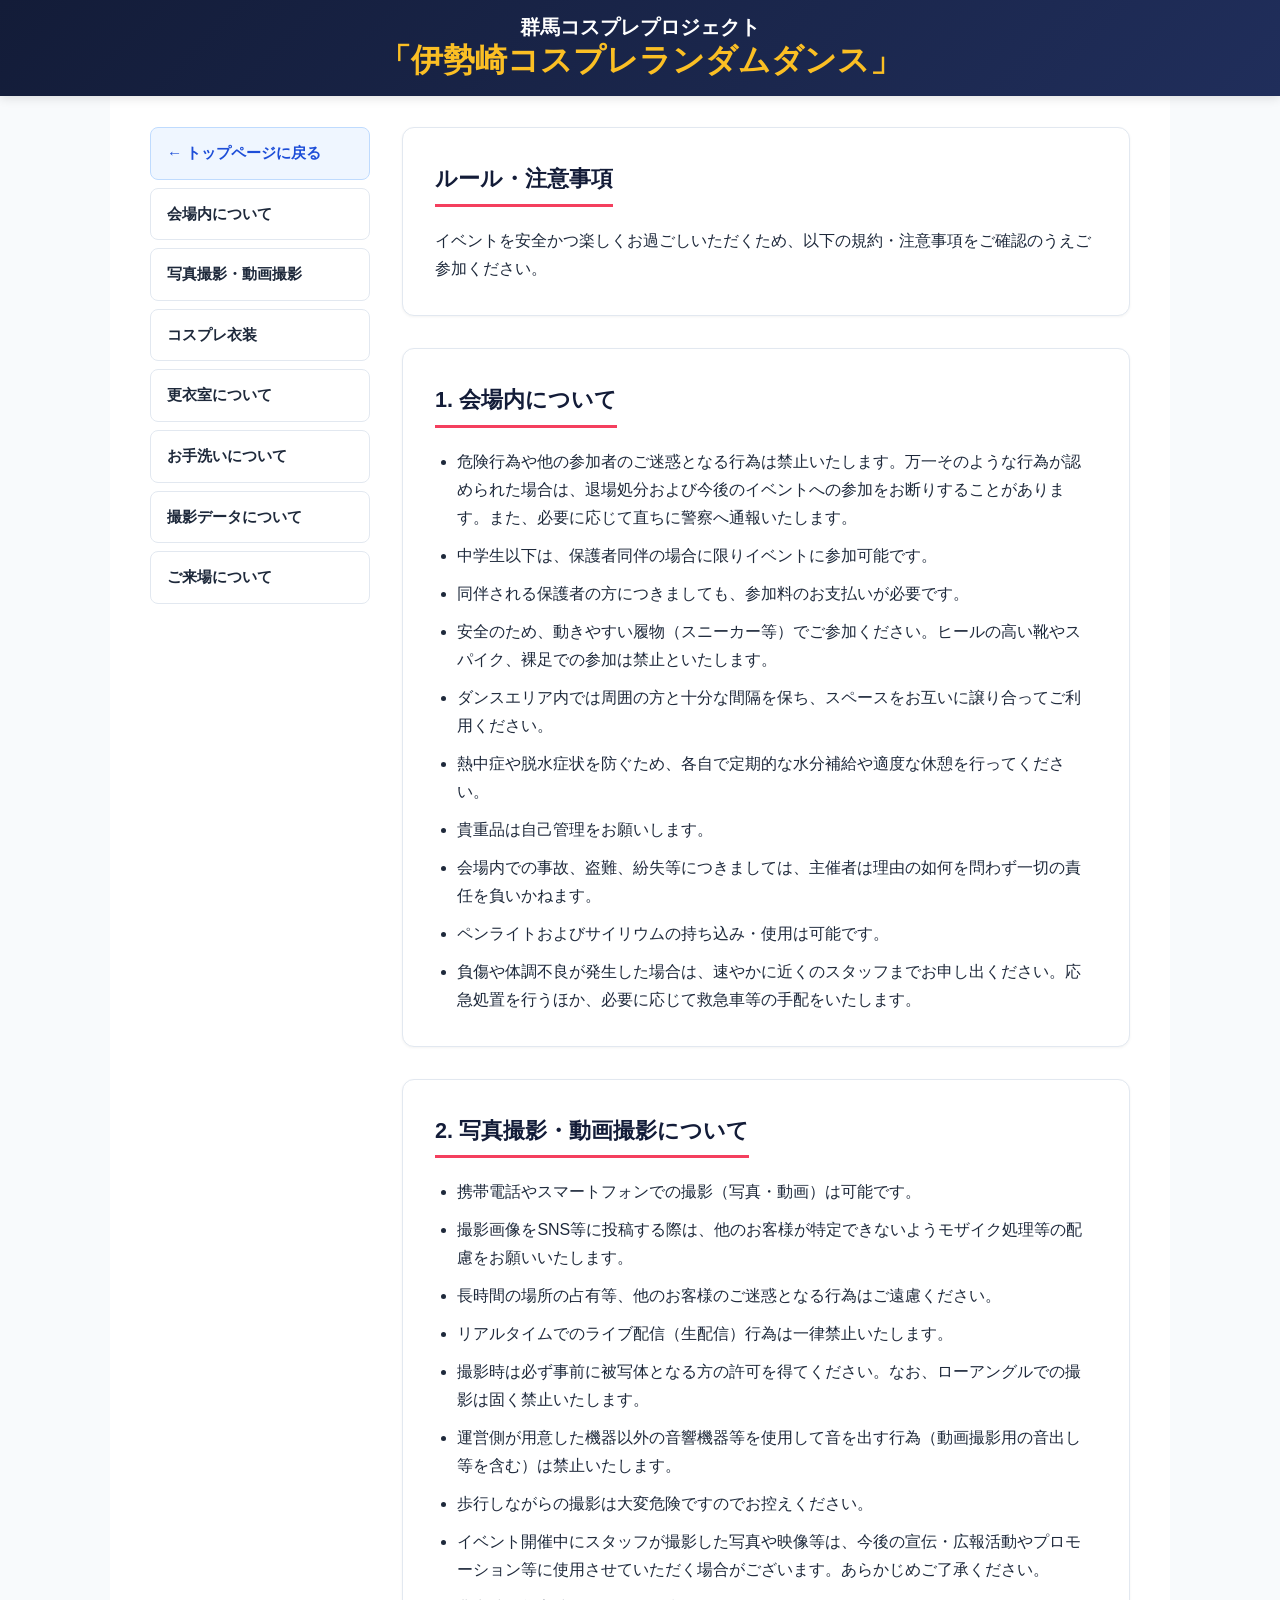
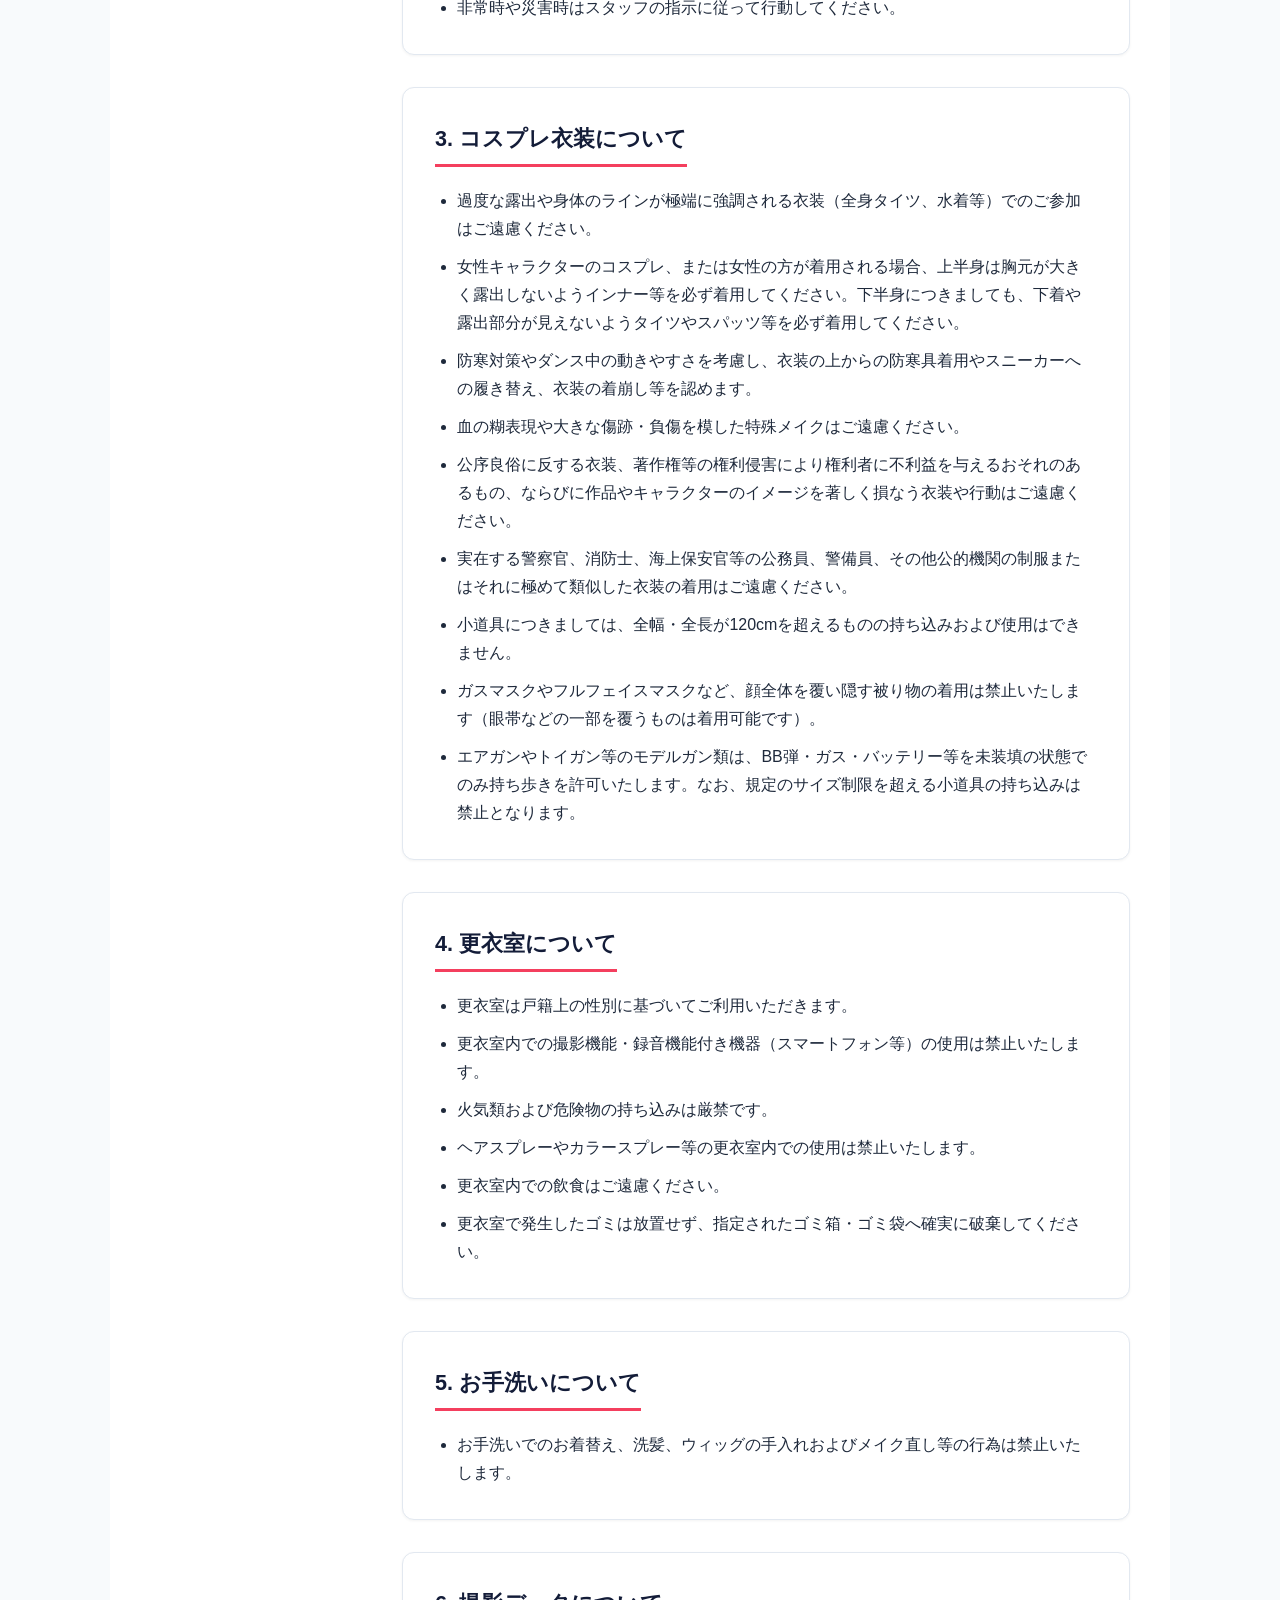
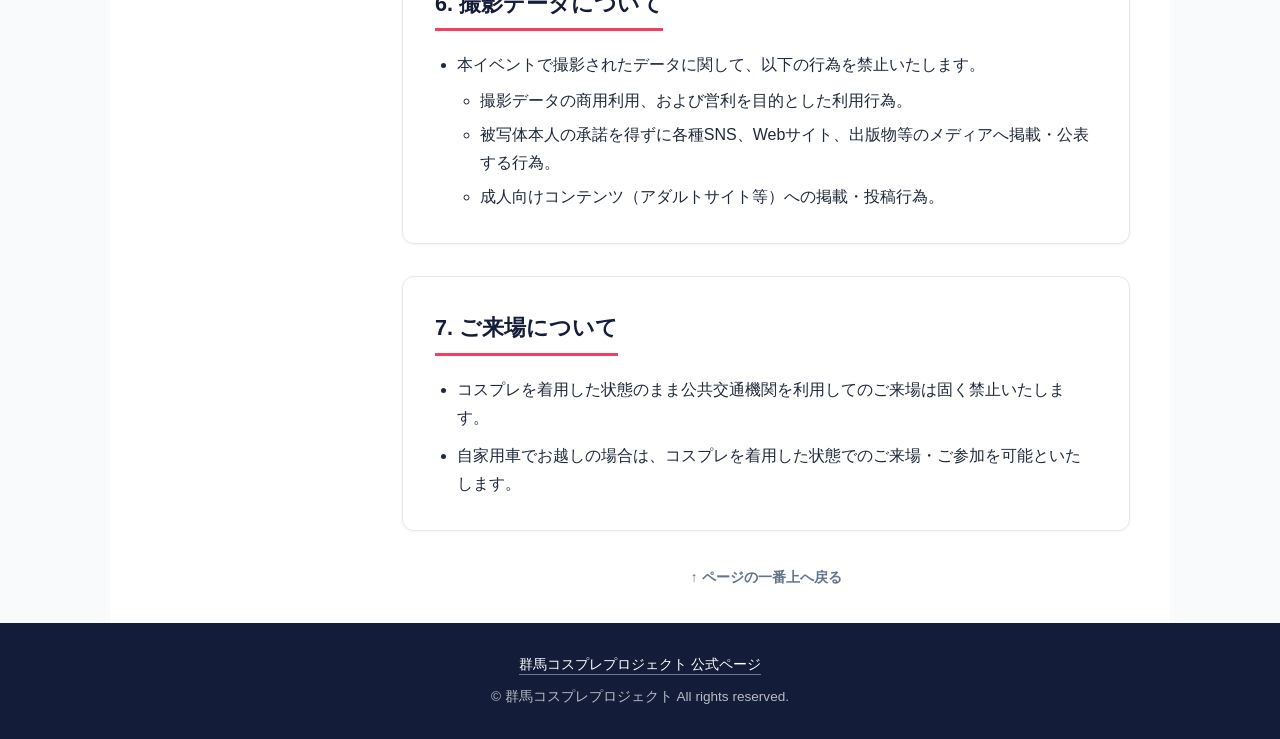
==== commit 66690f2e: "フッターの組織名を修正" ====
--- a/rules.html
+++ b/rules.html
@@ -137,7 +137,10 @@
   </div>
 
   <footer>
-    <p>&copy; 2026 伊勢崎コスプレランダムダンス コスダン！ All rights reserved.</p>
+    <p class="footer-links">
+      <a href="https://guncos.jp">群馬コスプレプロジェクト 公式ページ</a>
+    </p>
+    <p>&copy; 群馬コスプレプロジェクト All rights reserved.</p>
   </footer>
 </body>
 
